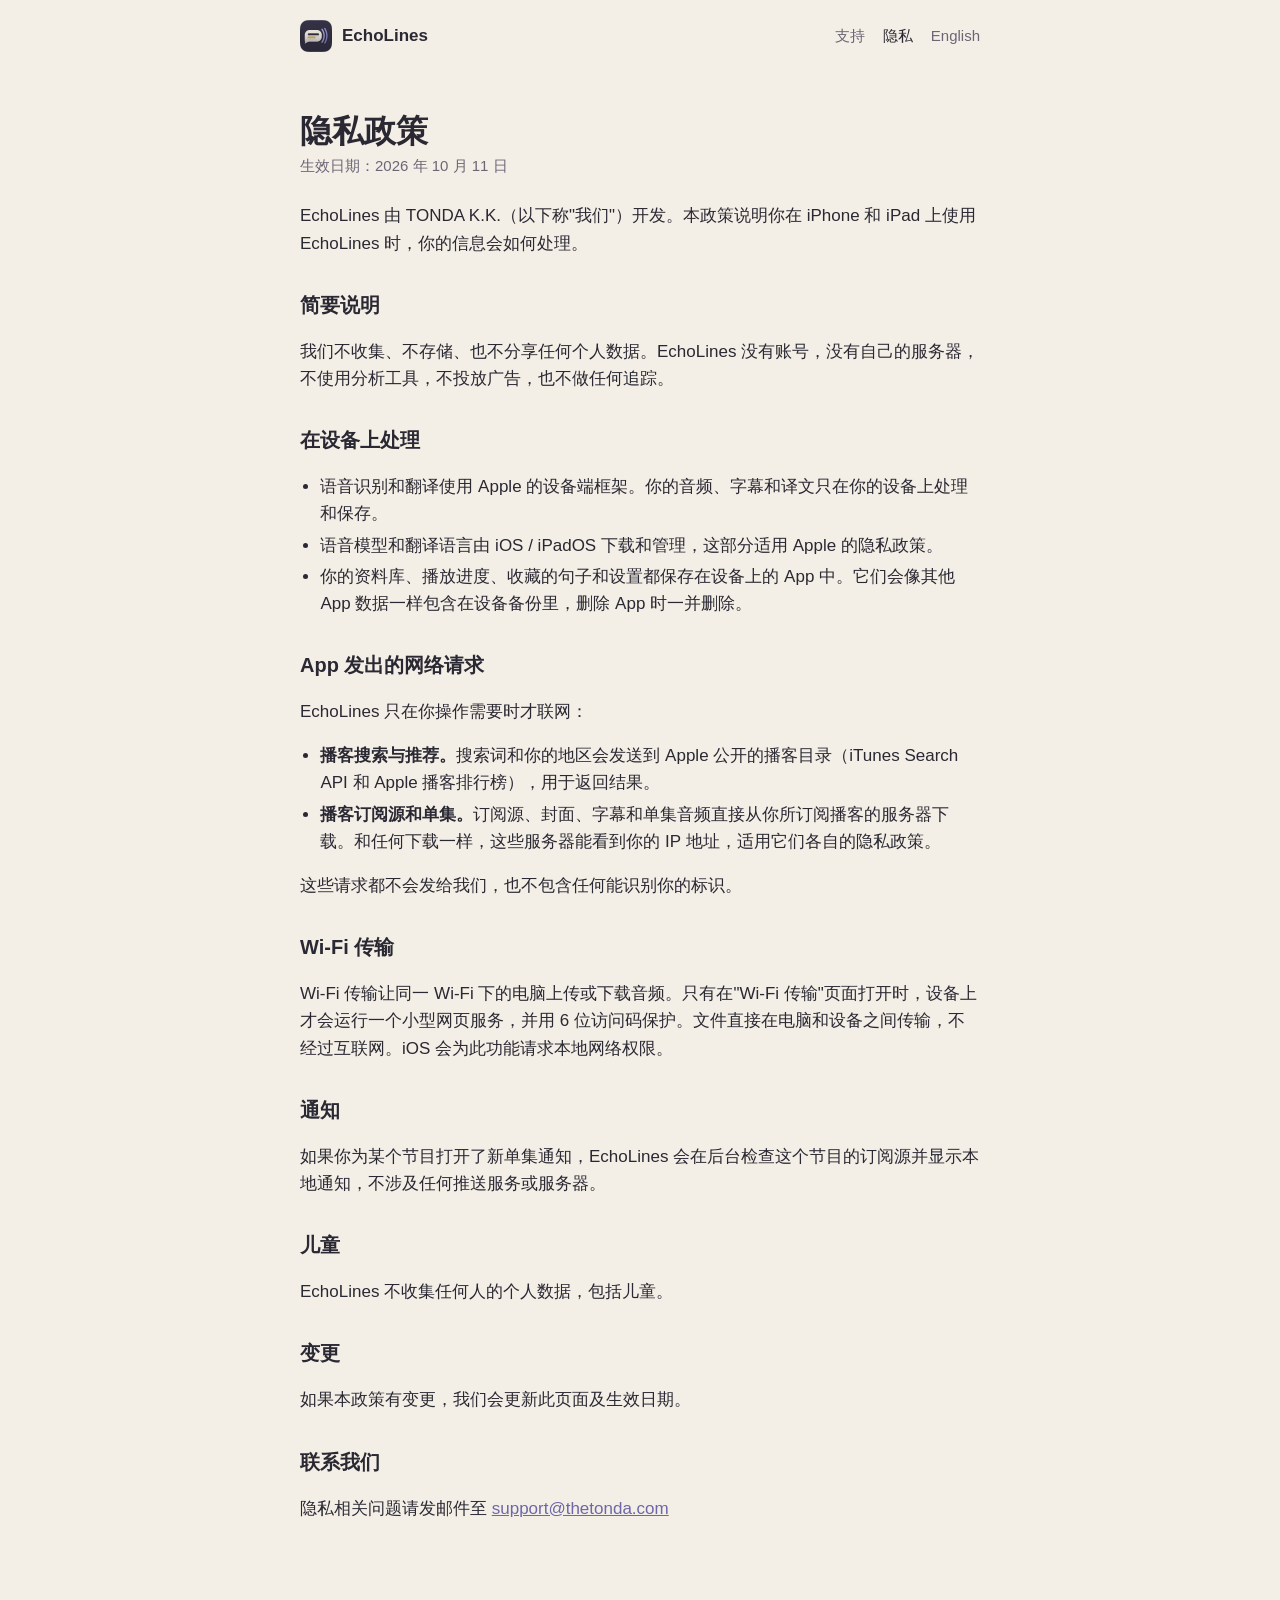
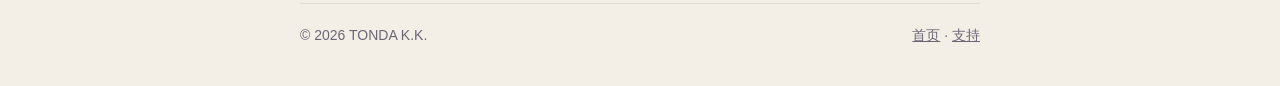
==== zh/privacy/index.html @ 1ecfa02e "EchoLines site: landing, privacy policy and support in English and Simplified Chinese Co-Authored-By" ====
<!doctype html>
<html lang="zh-Hans">
<head>
<meta charset="utf-8">
<meta name="viewport" content="width=device-width, initial-scale=1">
<title>隐私政策 — EchoLines</title>
<meta name="description" content="EchoLines 不收集任何个人数据，语音识别和翻译都在设备上完成。">
<link rel="icon" href="/assets/icon.png">
<link rel="alternate" hreflang="en" href="/privacy/">
<link rel="stylesheet" href="/assets/style.css">
</head>
<body>
<div class="wrap">
  <header class="site">
    <a class="brand" href="/zh/"><img src="/assets/icon.png" alt="">EchoLines</a>
    <nav class="site">
      <a href="/zh/support/">支持</a>
      <a href="/zh/privacy/" aria-current="page">隐私</a>
      <a href="/privacy/" lang="en">English</a>
    </nav>
  </header>

  <article>
    <h1>隐私政策</h1>
    <p class="updated">生效日期：2026 年 10 月 11 日</p>

    <p>EchoLines 由 TONDA K.K.（以下称"我们"）开发。本政策说明你在 iPhone 和 iPad 上使用 EchoLines 时，你的信息会如何处理。</p>

    <h2>简要说明</h2>
    <p>我们不收集、不存储、也不分享任何个人数据。EchoLines 没有账号，没有自己的服务器，不使用分析工具，不投放广告，也不做任何追踪。</p>

    <h2>在设备上处理</h2>
    <ul>
      <li>语音识别和翻译使用 Apple 的设备端框架。你的音频、字幕和译文只在你的设备上处理和保存。</li>
      <li>语音模型和翻译语言由 iOS / iPadOS 下载和管理，这部分适用 Apple 的隐私政策。</li>
      <li>你的资料库、播放进度、收藏的句子和设置都保存在设备上的 App 中。它们会像其他 App 数据一样包含在设备备份里，删除 App 时一并删除。</li>
    </ul>

    <h2>App 发出的网络请求</h2>
    <p>EchoLines 只在你操作需要时才联网：</p>
    <ul>
      <li><strong>播客搜索与推荐。</strong>搜索词和你的地区会发送到 Apple 公开的播客目录（iTunes Search API 和 Apple 播客排行榜），用于返回结果。</li>
      <li><strong>播客订阅源和单集。</strong>订阅源、封面、字幕和单集音频直接从你所订阅播客的服务器下载。和任何下载一样，这些服务器能看到你的 IP 地址，适用它们各自的隐私政策。</li>
    </ul>
    <p>这些请求都不会发给我们，也不包含任何能识别你的标识。</p>

    <h2>Wi-Fi 传输</h2>
    <p>Wi-Fi 传输让同一 Wi-Fi 下的电脑上传或下载音频。只有在"Wi-Fi 传输"页面打开时，设备上才会运行一个小型网页服务，并用 6 位访问码保护。文件直接在电脑和设备之间传输，不经过互联网。iOS 会为此功能请求本地网络权限。</p>

    <h2>通知</h2>
    <p>如果你为某个节目打开了新单集通知，EchoLines 会在后台检查这个节目的订阅源并显示本地通知，不涉及任何推送服务或服务器。</p>

    <h2>儿童</h2>
    <p>EchoLines 不收集任何人的个人数据，包括儿童。</p>

    <h2>变更</h2>
    <p>如果本政策有变更，我们会更新此页面及生效日期。</p>

    <h2>联系我们</h2>
    <p>隐私相关问题请发邮件至 <a href="mailto:support@thetonda.com">support@thetonda.com</a></p>
  </article>

  <footer class="site">
    <span>© 2026 TONDA K.K.</span>
    <span><a href="/zh/">首页</a> · <a href="/zh/support/">支持</a></span>
  </footer>
</div>
</body>
</html>
---- assets/style.css ----
:root {
  --bg: #f4efe6;
  --surface: #fbf8f2;
  --text: #2a2833;
  --muted: #6b6676;
  --accent: #6e66a8;
  --line: #e2dccf;
  color-scheme: light dark;
}

@media (prefers-color-scheme: dark) {
  :root {
    --bg: #1e1d22;
    --surface: #26252c;
    --text: #ece7dd;
    --muted: #a39fae;
    --accent: #a7a1d4;
    --line: #34323b;
  }
}

* { box-sizing: border-box; }

body {
  margin: 0;
  background: var(--bg);
  color: var(--text);
  font: 17px/1.6 -apple-system, BlinkMacSystemFont, "PingFang SC", "Hiragino Sans GB", "Segoe UI", "Microsoft YaHei", sans-serif;
  -webkit-font-smoothing: antialiased;
}

a { color: var(--accent); }

.wrap { max-width: 720px; margin: 0 auto; padding: 0 20px; }

header.site {
  display: flex;
  align-items: center;
  justify-content: space-between;
  padding: 20px 0;
}

header.site .brand {
  display: flex;
  align-items: center;
  gap: 10px;
  color: var(--text);
  text-decoration: none;
  font-weight: 600;
}

header.site .brand img { width: 32px; height: 32px; }

nav.site { display: flex; gap: 18px; font-size: 15px; }
nav.site a { color: var(--muted); text-decoration: none; }
nav.site a:hover, nav.site a[aria-current="page"] { color: var(--text); }

.hero { text-align: center; padding: 48px 0 32px; }
.hero img { width: 128px; height: 128px; }
.hero h1 { font-size: 40px; line-height: 1.15; margin: 20px 0 8px; letter-spacing: -0.01em; }
.hero p { color: var(--muted); font-size: 19px; margin: 0 auto; max-width: 520px; }
.hero .status { margin-top: 24px; font-size: 15px; }

.features { display: grid; gap: 16px; padding: 24px 0 8px; }
.feature {
  background: var(--surface);
  border: 1px solid var(--line);
  border-radius: 16px;
  padding: 18px 20px;
}
.feature h2 { font-size: 18px; margin: 0 0 4px; }
.feature p { margin: 0; color: var(--muted); }

article { padding: 16px 0 32px; }
article h1 { font-size: 32px; line-height: 1.2; margin: 24px 0 4px; }
article .updated { color: var(--muted); font-size: 15px; margin: 0 0 24px; }
article h2 { font-size: 20px; margin: 32px 0 8px; }
article ul { padding-left: 1.2em; }
article li { margin: 4px 0; }

footer.site {
  border-top: 1px solid var(--line);
  margin-top: 32px;
  padding: 20px 0 40px;
  color: var(--muted);
  font-size: 14px;
  display: flex;
  flex-wrap: wrap;
  gap: 8px 18px;
  justify-content: space-between;
}
footer.site a { color: var(--muted); }

@media (max-width: 480px) {
  .hero h1 { font-size: 32px; }
  nav.site { gap: 12px; }
}
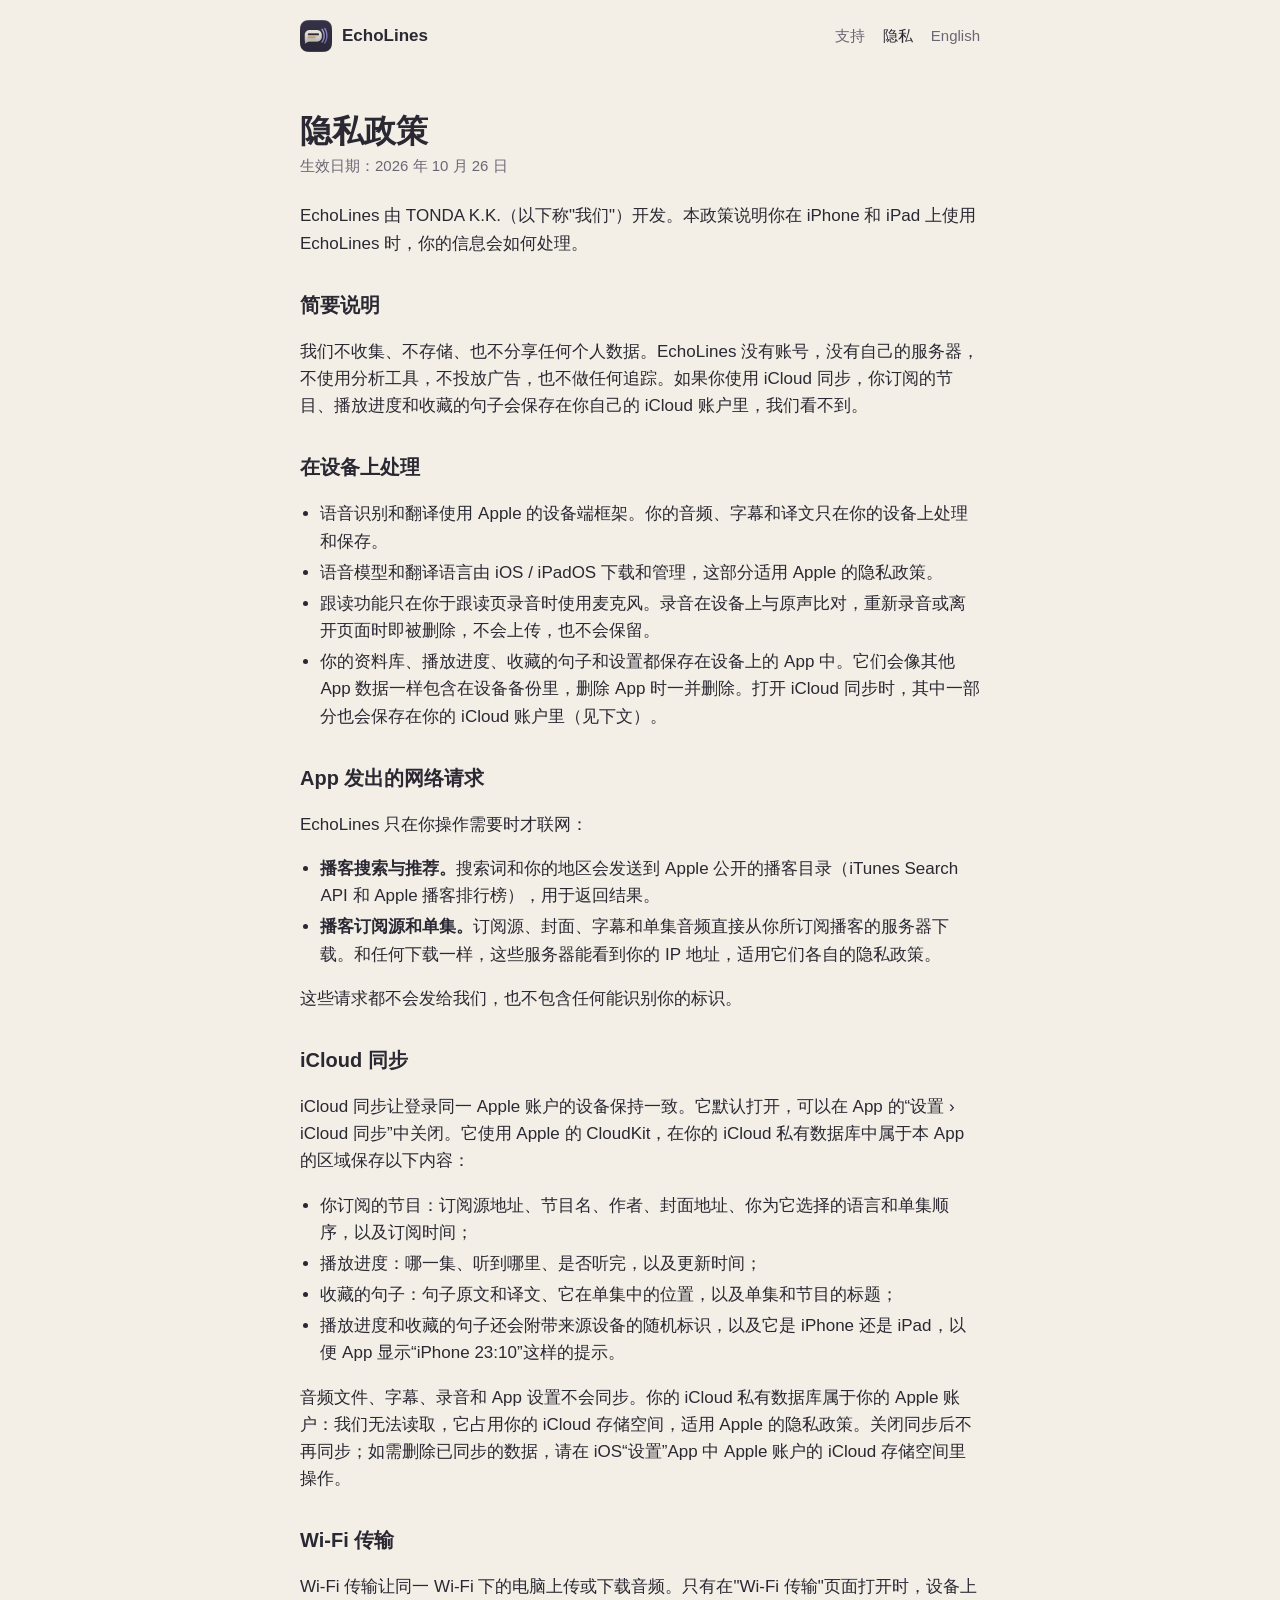
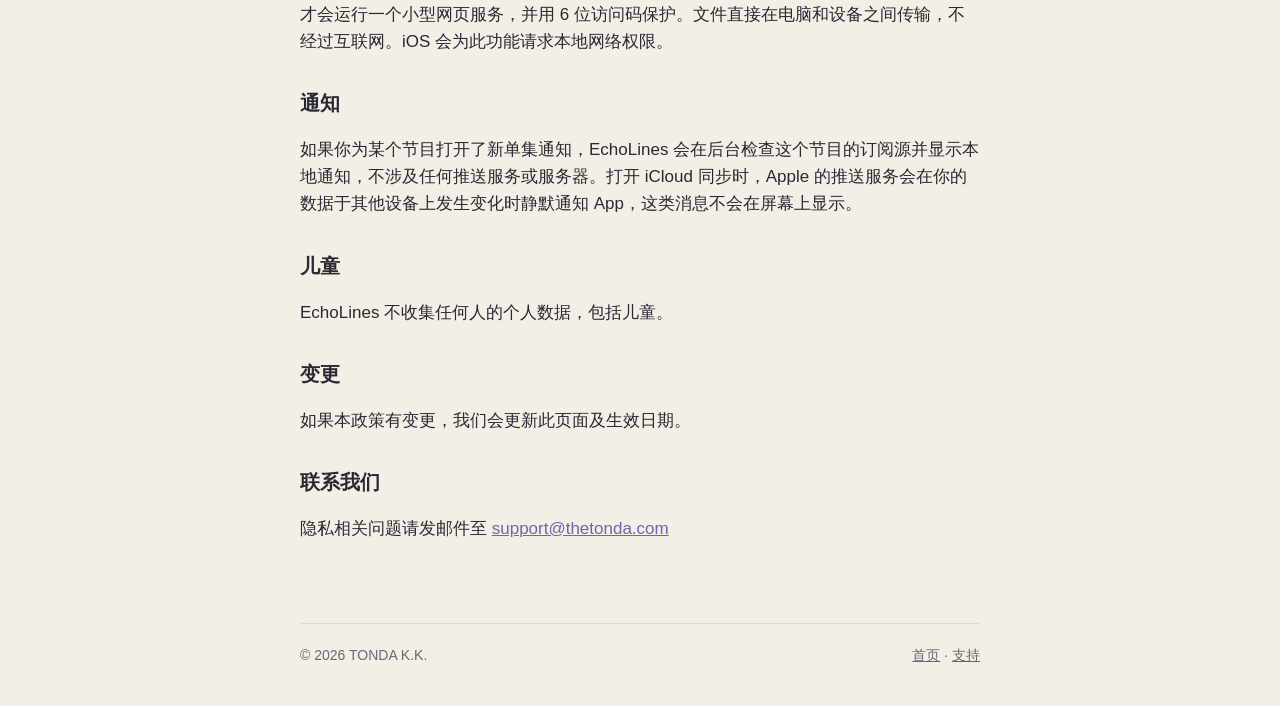
==== commit 1f9cfe02: "privacy: iCloud sync, shadowing recordings and CloudKit's silent pushes, effective October 26, 2026" ====
--- a/zh/privacy/index.html
+++ b/zh/privacy/index.html
@@ -4,7 +4,7 @@
 <meta charset="utf-8">
 <meta name="viewport" content="width=device-width, initial-scale=1">
 <title>隐私政策 — EchoLines</title>
-<meta name="description" content="EchoLines 不收集任何个人数据，语音识别和翻译都在设备上完成。">
+<meta name="description" content="EchoLines 不收集任何个人数据，语音识别和翻译都在设备上完成，iCloud 同步使用你自己的 iCloud 账户。">
 <link rel="icon" href="/assets/icon.png">
 <link rel="alternate" hreflang="en" href="/privacy/">
 <link rel="stylesheet" href="/assets/style.css">
@@ -22,18 +22,19 @@
 
   <article>
     <h1>隐私政策</h1>
-    <p class="updated">生效日期：2026 年 10 月 11 日</p>
+    <p class="updated">生效日期：2026 年 10 月 26 日</p>
 
     <p>EchoLines 由 TONDA K.K.（以下称"我们"）开发。本政策说明你在 iPhone 和 iPad 上使用 EchoLines 时，你的信息会如何处理。</p>
 
     <h2>简要说明</h2>
-    <p>我们不收集、不存储、也不分享任何个人数据。EchoLines 没有账号，没有自己的服务器，不使用分析工具，不投放广告，也不做任何追踪。</p>
+    <p>我们不收集、不存储、也不分享任何个人数据。EchoLines 没有账号，没有自己的服务器，不使用分析工具，不投放广告，也不做任何追踪。如果你使用 iCloud 同步，你订阅的节目、播放进度和收藏的句子会保存在你自己的 iCloud 账户里，我们看不到。</p>
 
     <h2>在设备上处理</h2>
     <ul>
       <li>语音识别和翻译使用 Apple 的设备端框架。你的音频、字幕和译文只在你的设备上处理和保存。</li>
       <li>语音模型和翻译语言由 iOS / iPadOS 下载和管理，这部分适用 Apple 的隐私政策。</li>
-      <li>你的资料库、播放进度、收藏的句子和设置都保存在设备上的 App 中。它们会像其他 App 数据一样包含在设备备份里，删除 App 时一并删除。</li>
+      <li>跟读功能只在你于跟读页录音时使用麦克风。录音在设备上与原声比对，重新录音或离开页面时即被删除，不会上传，也不会保留。</li>
+      <li>你的资料库、播放进度、收藏的句子和设置都保存在设备上的 App 中。它们会像其他 App 数据一样包含在设备备份里，删除 App 时一并删除。打开 iCloud 同步时，其中一部分也会保存在你的 iCloud 账户里（见下文）。</li>
     </ul>
 
     <h2>App 发出的网络请求</h2>
@@ -44,11 +45,21 @@
     </ul>
     <p>这些请求都不会发给我们，也不包含任何能识别你的标识。</p>
 
+    <h2>iCloud 同步</h2>
+    <p>iCloud 同步让登录同一 Apple 账户的设备保持一致。它默认打开，可以在 App 的“设置 › iCloud 同步”中关闭。它使用 Apple 的 CloudKit，在你的 iCloud 私有数据库中属于本 App 的区域保存以下内容：</p>
+    <ul>
+      <li>你订阅的节目：订阅源地址、节目名、作者、封面地址、你为它选择的语言和单集顺序，以及订阅时间；</li>
+      <li>播放进度：哪一集、听到哪里、是否听完，以及更新时间；</li>
+      <li>收藏的句子：句子原文和译文、它在单集中的位置，以及单集和节目的标题；</li>
+      <li>播放进度和收藏的句子还会附带来源设备的随机标识，以及它是 iPhone 还是 iPad，以便 App 显示“iPhone 23:10”这样的提示。</li>
+    </ul>
+    <p>音频文件、字幕、录音和 App 设置不会同步。你的 iCloud 私有数据库属于你的 Apple 账户：我们无法读取，它占用你的 iCloud 存储空间，适用 Apple 的隐私政策。关闭同步后不再同步；如需删除已同步的数据，请在 iOS“设置”App 中 Apple 账户的 iCloud 存储空间里操作。</p>
+
     <h2>Wi-Fi 传输</h2>
     <p>Wi-Fi 传输让同一 Wi-Fi 下的电脑上传或下载音频。只有在"Wi-Fi 传输"页面打开时，设备上才会运行一个小型网页服务，并用 6 位访问码保护。文件直接在电脑和设备之间传输，不经过互联网。iOS 会为此功能请求本地网络权限。</p>
 
     <h2>通知</h2>
-    <p>如果你为某个节目打开了新单集通知，EchoLines 会在后台检查这个节目的订阅源并显示本地通知，不涉及任何推送服务或服务器。</p>
+    <p>如果你为某个节目打开了新单集通知，EchoLines 会在后台检查这个节目的订阅源并显示本地通知，不涉及任何推送服务或服务器。打开 iCloud 同步时，Apple 的推送服务会在你的数据于其他设备上发生变化时静默通知 App，这类消息不会在屏幕上显示。</p>
 
     <h2>儿童</h2>
     <p>EchoLines 不收集任何人的个人数据，包括儿童。</p>
